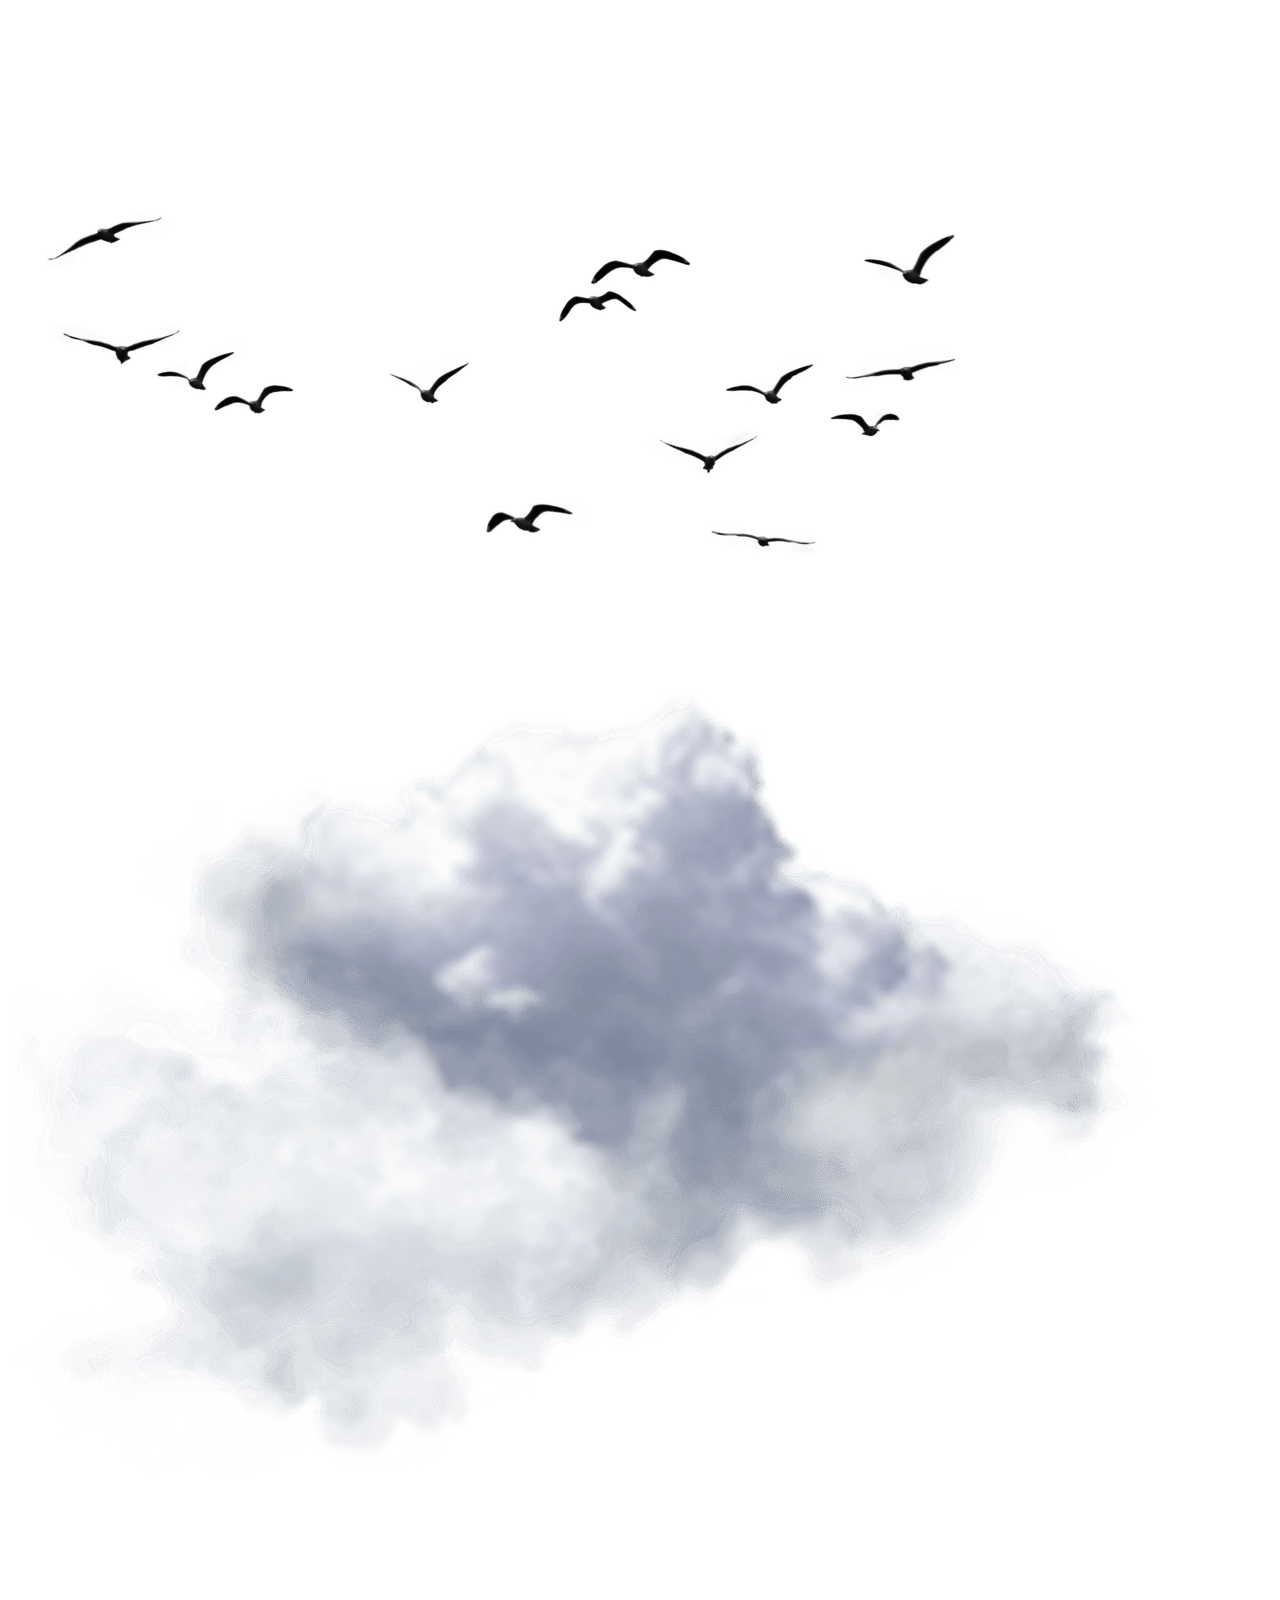
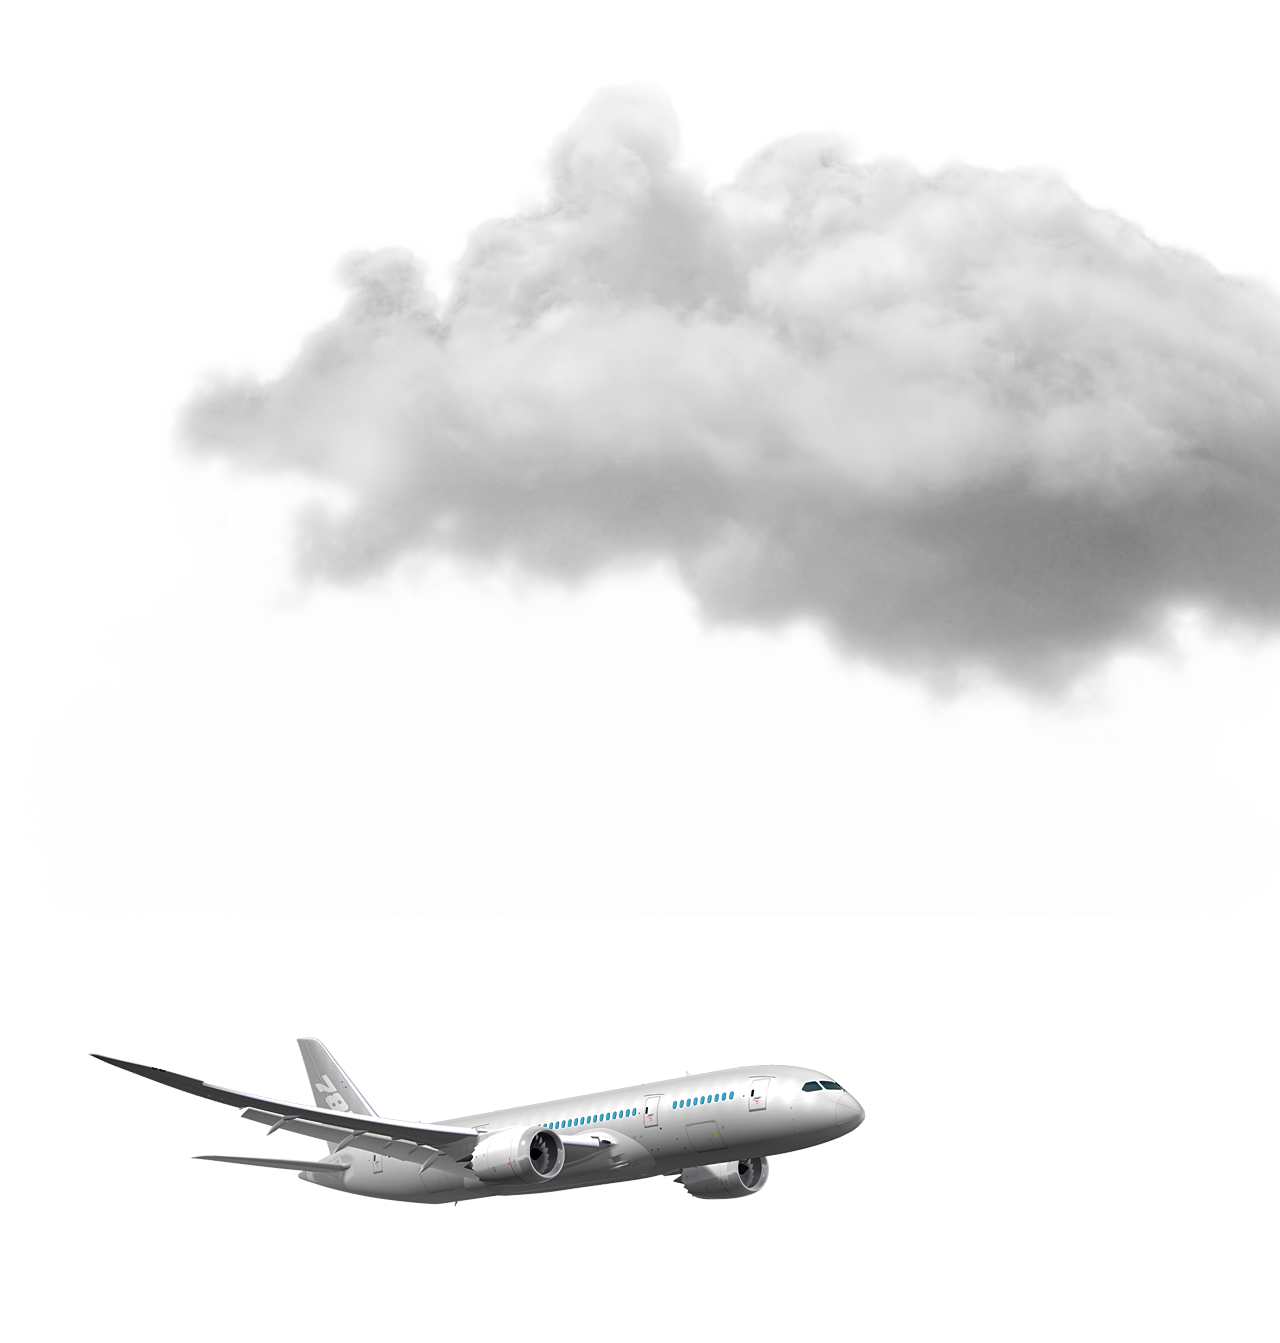
==== index.html @ 0a7ee9a5 "added" ====
<!DOCTYPE html>
<html lang="en">
<head> 
  <title>Airplane in the sky</title>   
 <link rel="stylesheet" href="style.css">
</head>

<body>
  <div class="sky">
    <img class="sky__close-cloud-1" src="../image/birds-pngegg0258.png">
    <img class="sky__close-cloud-2" src="../image/imgbin_cloud-rain-computer-icons-png.png">
    <img class="sky__close-cloud-3" src="../image/rain-png-34472.png">  

    <div class="airplane">
      <img class="airplane__airframe" src="../image/airbus-image.png"> 
    </div>
  </div>
</body>
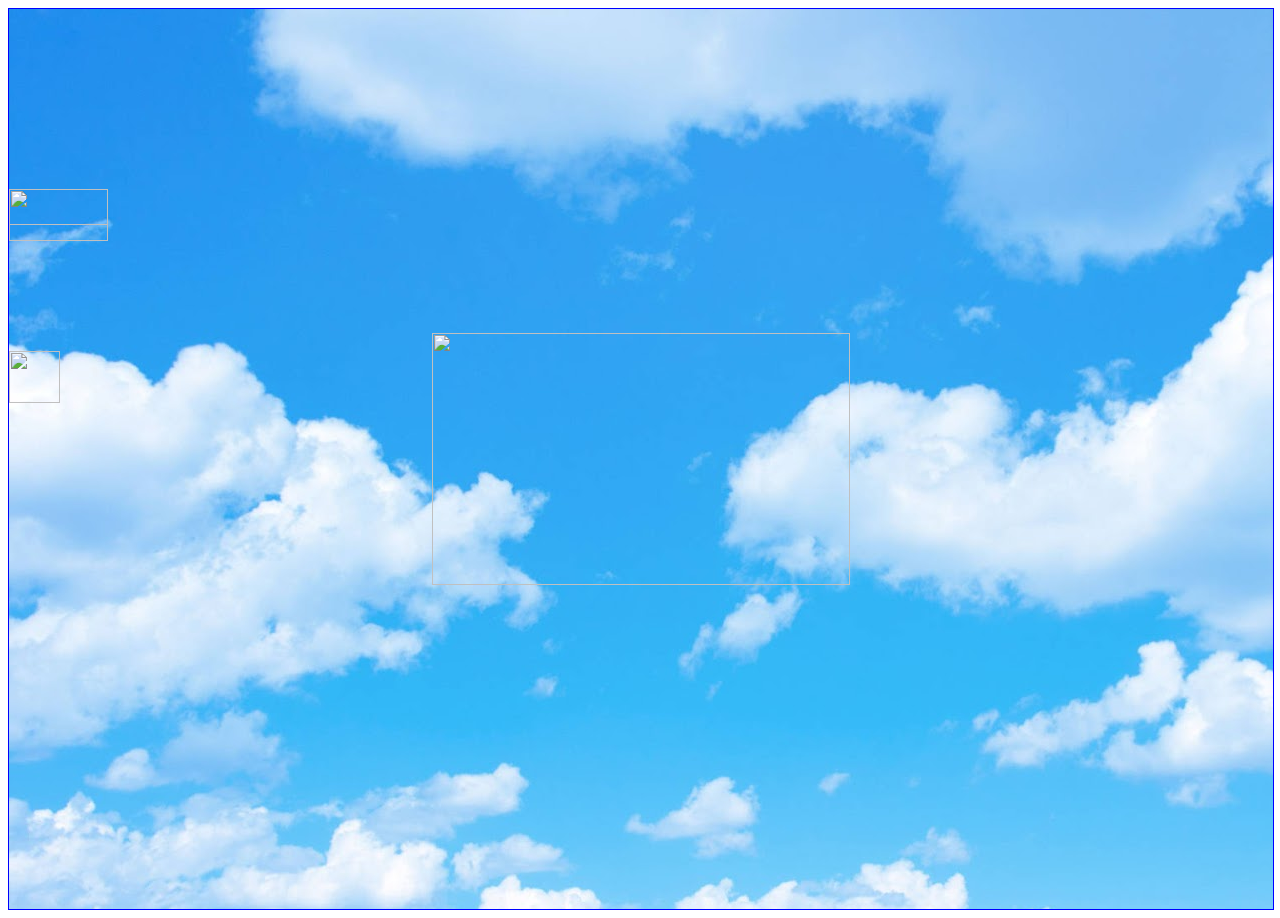
==== commit e1f68a08: "change img" ====
--- a/index.html
+++ b/index.html
@@ -2,17 +2,17 @@
 <html lang="en">
 <head> 
   <title>Airplane in the sky</title>   
- <link rel="stylesheet" href="style.css">
+ <link rel="stylesheet" href="CSS/style.css">
 </head>
 
 <body>
   <div class="sky">
-    <img class="sky__close-cloud-1" src="../image/birds-pngegg0258.png">
-    <img class="sky__close-cloud-2" src="../image/imgbin_cloud-rain-computer-icons-png.png">
-    <img class="sky__close-cloud-3" src="../image/rain-png-34472.png">  
+    <img class="sky__close-cloud-1" src="../airbus/image/birds-pngegg0258.png">
+    <img class="sky__close-cloud-2" src="../airbus/image/imgbin_cloud-rain-computer-icons-png.png">
+    <img class="sky__close-cloud-3" src="../airbus/image/rain-png-34472.png">  
 
     <div class="airplane">
-      <img class="airplane__airframe" src="../image/airbus-image.png"> 
+      <img class="airplane__airframe" src="../airbus/image/airbus-image.png"> 
     </div>
   </div>
 </body>
--- a/CSS/style.css
+++ b/CSS/style.css
@@ -0,0 +1,149 @@
+.sky {
+    --far-cloud-height: 110%;
+    --far-cloud-width: 85%;
+    --far-cloud-top: -10%;
+    --far-cloud-margin: 10%;
+    --far-cloud-a-duration: 55s;
+
+    --close-cloud-1-height: 24%;
+    --close-cloud-1-width: 20%;
+    --close-cloud-1-top: 38%;
+    --close-cloud-1-margin: 10%;
+    --close-cloud-1-a-duration: 15s;
+
+    --close-cloud-2-height: 20%;
+    --close-cloud-2-width: 28%;
+    --close-cloud-2-top: 20%;
+    --close-cloud-2-margin: 10%;
+    --close-cloud-2-a-duration: 20s;
+
+    --close-cloud-3-height: 24%;
+    --close-cloud-3-width: 28%;
+    --close-cloud-3-top: 20%;
+    --close-cloud-3-margin: 10%;
+    --close-cloud-3-a-duration: 10s;
+
+    height: 100vh;
+    width: 100%;
+
+    position: relative;
+
+    background: url(../image/mvehfqz6w2ges2dj.jpg);
+    border: 1px solid blue;
+
+    overflow: hidden;
+}
+
+
+
+.sky__close-cloud-1 {
+    height: var(--close-cloud-1-height);
+    width: var(--close-cloud-1-width);
+
+    position: absolute;
+    top: var(--close-cloud-1-top);
+
+    z-index: 2;
+
+    animation: close-cloud-1 var(--close-cloud-1-a-duration) linear infinite;
+}
+
+@keyframes close-cloud-1 {
+    0% {
+        right: calc(0% - var(--close-cloud-1-margin) - var(--close-cloud-1-width));
+    }
+
+    100% {
+        right: calc(100% + var(--close-cloud-1-margin));
+    }
+}
+
+.sky__close-cloud-2 {
+    height: var(--close-cloud-2-height);
+    width: var(--close-cloud-2-width);
+
+    position: absolute;
+    top: var(--close-cloud-2-top);
+
+    z-index: 3;
+
+    animation: close-cloud-2 var(--close-cloud-2-a-duration) linear infinite;
+}
+
+@keyframes close-cloud-2 {
+    0% {
+        right: calc(0% - var(--close-cloud-2-margin) - var(--close-cloud-2-width));
+    }
+
+    100% {
+        right: calc(100% + var(--close-cloud-2-margin));
+    }
+}
+
+.sky__close-cloud-3 {
+    height: var(--close-cloud-3-height);
+    width: var(--close-cloud-3-width);
+
+    position: absolute;
+    top: var(--close-cloud-3-top);
+
+    z-index: 4;
+
+    animation: close-cloud-3 var(--close-cloud-3-a-duration) linear infinite;
+}
+
+@keyframes close-cloud-3 {
+    0% {
+        right: calc(0% - var(--close-cloud-3-margin) - var(--close-cloud-3-width));
+    }
+
+    100% {
+        right: calc(100% + var(--close-cloud-3-margin));
+    }
+}
+
+.airplane {
+    --airplane-width: 33%;
+    --airplane-height: 28%;
+
+    width: var(--airplane-width);
+    height: var(--airplane-height);
+
+
+    position: absolute;
+    left: calc(50% - calc(var(--airplane-width)/2));
+    top: calc(50% - calc(var(--airplane-height)/2));
+
+    z-index: 10;
+
+    animation: flight 2s linear infinite;
+}
+
+@keyframes flight {
+    0% {}
+
+    25% {
+        transform: translateY(-2%);
+    }
+
+    50% {
+        transform: translateY(0%);
+    }
+
+    75% {
+        transform: translateY(2%);
+    }
+
+    100% {
+        transform: translateY(0%);
+    }
+}
+
+.airplane__airframe {
+    height: 100%;
+    width: 100%;
+
+    position: absolute;
+    top: 0;
+    left: 0;
+}
